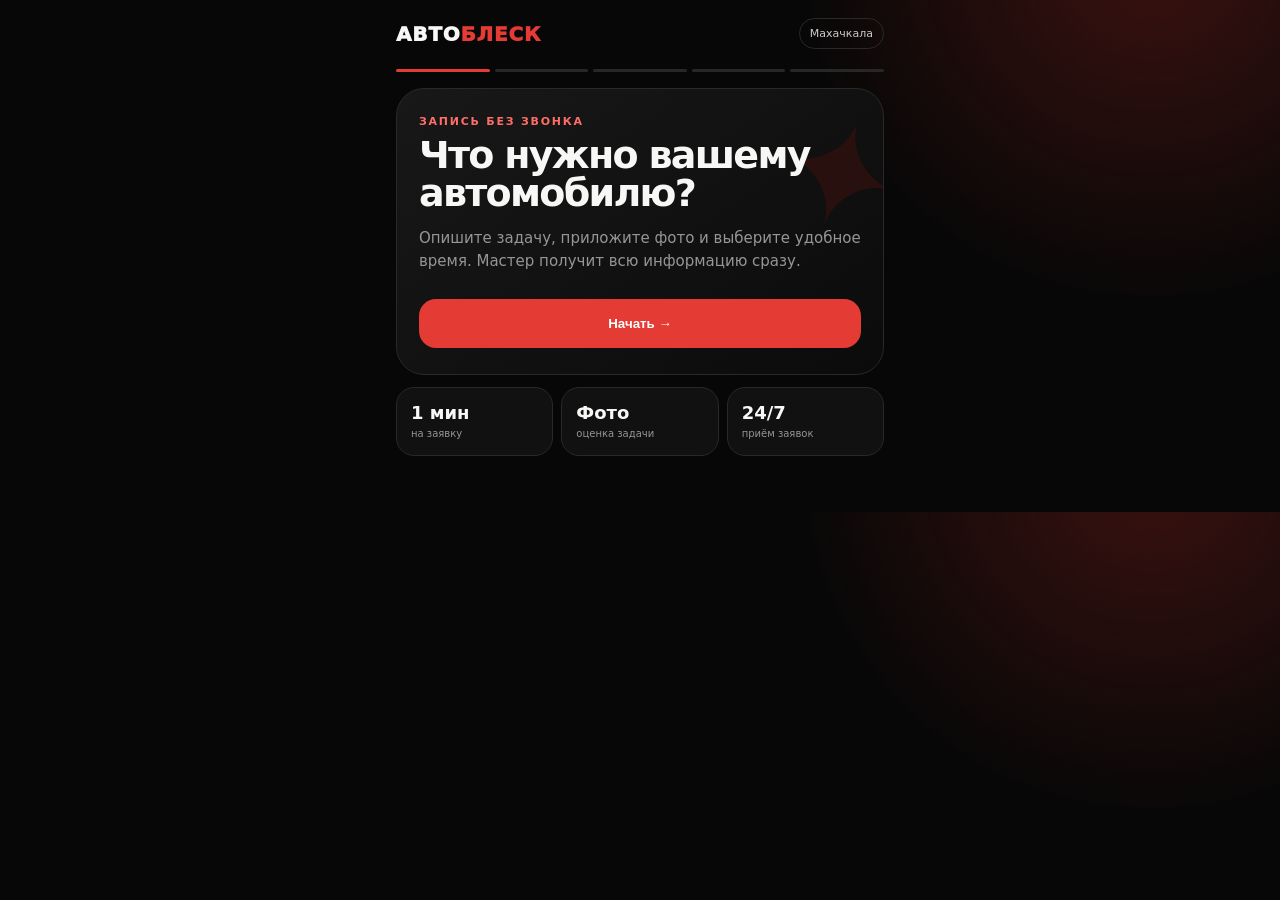
==== autoblesk/index.html @ c7f69e59 "Add AutoBlesk client intake mini app" ====
<!doctype html><html lang="ru"><head><meta charset="utf-8"><meta name="viewport" content="width=device-width,initial-scale=1,viewport-fit=cover"><meta name="theme-color" content="#070707"><title>АВТОБЛЕСК — запись</title><script src="https://telegram.org/js/telegram-web-app.js"></script><style>:root{--bg:#070707;--card:#111;--card2:#171717;--line:#292929;--txt:#f7f7f5;--muted:#969696;--accent:#e43b35;--green:#50d890}*{box-sizing:border-box}body{margin:0;background:radial-gradient(circle at 90% -10%,#3b1210 0,transparent 28%),var(--bg);color:var(--txt);font:15px system-ui,-apple-system,Segoe UI,sans-serif}.app{max-width:520px;margin:auto;padding:18px 16px 44px}.top{display:flex;justify-content:space-between;align-items:center;margin-bottom:20px}.logo{font-weight:950;letter-spacing:.04em;font-size:20px}.logo i{font-style:normal;color:var(--accent)}.badge{font-size:11px;color:#ccc;border:1px solid var(--line);padding:8px 10px;border-radius:999px}.screen{display:none}.screen.on{display:block;animation:f .18s}@keyframes f{from{opacity:.3;transform:translateY(5px)}}h1{font-size:38px;line-height:1;letter-spacing:-.045em;margin:8px 0 14px}h2{font-size:29px;letter-spacing:-.035em;margin:4px 0 18px}p{color:var(--muted);line-height:1.55}.hero{padding:26px 22px;border:1px solid var(--line);border-radius:28px;background:linear-gradient(145deg,#181818,#0b0b0b);overflow:hidden;position:relative}.hero:after{content:'✦';position:absolute;right:-20px;top:0;font-size:150px;color:#28100f;transform:rotate(18deg)}.hero>*{position:relative;z-index:1}.eyebrow{color:#ff6d67;font-weight:850;font-size:11px;letter-spacing:.16em}.btn{width:100%;border:0;border-radius:17px;padding:17px 18px;font-weight:900;background:var(--accent);color:#fff;margin-top:10px}.btn.secondary{background:#1a1a1a;border:1px solid var(--line);color:#fff}.features{display:grid;grid-template-columns:repeat(3,1fr);gap:8px;margin:12px 0}.features div,.card{background:var(--card);border:1px solid var(--line);border-radius:18px;padding:14px}.features b{display:block;font-size:18px}.features span{font-size:10px;color:var(--muted)}.back{border:1px solid var(--line);background:#141414;color:#fff;width:44px;height:44px;border-radius:14px;font-size:20px}.head{display:flex;gap:12px;align-items:center;margin:10px 0 12px}.head h2{margin:0}.grid{display:grid;grid-template-columns:1fr 1fr;gap:9px}.choice{min-height:92px;border:1px solid var(--line);background:var(--card);color:#fff;border-radius:18px;padding:15px;text-align:left}.choice b{display:block;font-size:16px}.choice small{display:block;color:var(--muted);margin-top:6px}.choice.sel{border-color:var(--accent);box-shadow:0 0 0 2px #e43b3522}.wide{grid-column:1/-1}.field{width:100%;background:#0c0c0c;color:#fff;border:1px solid var(--line);border-radius:15px;padding:15px;margin:6px 0;outline:none}.field:focus{border-color:#666}.upload{display:block;border:1px dashed #555;border-radius:18px;padding:22px;text-align:center;color:#bbb;background:#101010}.upload input{display:none}.previews{display:flex;gap:8px;overflow:auto;margin-top:10px}.previews img{width:82px;height:82px;object-fit:cover;border-radius:14px}.slots{display:grid;grid-template-columns:repeat(3,1fr);gap:8px}.slot{border:1px solid var(--line);background:#121212;color:#ddd;padding:12px 5px;border-radius:13px}.slot.sel{background:#2b1413;border-color:var(--accent);color:#fff}.summary .row{display:flex;justify-content:space-between;gap:14px;padding:12px 0;border-bottom:1px solid #242424}.summary .row:last-child{border:0}.summary span{color:var(--muted)}.ok{width:78px;height:78px;border-radius:25px;background:#10261b;color:var(--green);display:grid;place-items:center;font-size:35px;margin:45px auto 18px;border:1px solid #275b3e}.center{text-align:center}.fine{font-size:11px;color:#707070;text-align:center;margin-top:15px}.steps{display:flex;gap:5px;margin:16px 0}.steps i{height:3px;flex:1;background:#272727;border-radius:5px}.steps i.done{background:var(--accent)}</style></head><body><main class="app"><header class="top"><div class="logo">АВТО<i>БЛЕСК</i></div><div class="badge">Махачкала</div></header><div class="steps" id="steps"><i class="done"></i><i></i><i></i><i></i><i></i></div><section class="screen on" id="home"><div class="hero"><div class="eyebrow">ЗАПИСЬ БЕЗ ЗВОНКА</div><h1>Что нужно вашему автомобилю?</h1><p>Опишите задачу, приложите фото и выберите удобное время. Мастер получит всю информацию сразу.</p><button class="btn" onclick="go('car',1)">Начать →</button></div><div class="features"><div><b>1 мин</b><span>на заявку</span></div><div><b>Фото</b><span>оценка задачи</span></div><div><b>24/7</b><span>приём заявок</span></div></div></section><section class="screen" id="car"><div class="head"><button class="back" onclick="go('home',0)">←</button><h2>Ваш автомобиль</h2></div><div class="card"><input class="field" id="make" placeholder="Марка, например BMW"><input class="field" id="model" placeholder="Модель, например X5"><input class="field" id="year" inputmode="numeric" placeholder="Год выпуска"><input class="field" id="color" placeholder="Цвет автомобиля"></div><button class="btn" onclick="saveCar()">Дальше →</button></section><section class="screen" id="problem"><div class="head"><button class="back" onclick="go('car',1)">←</button><h2>Что беспокоит?</h2></div><div class="grid" id="problems"><button class="choice" data-v="Царапины / потертости">✦<b>Царапины</b><small>Потёртости, тусклый лак</small></button><button class="choice" data-v="Вмятина">◉<b>Вмятина</b><small>Без покраски / с ремонтом</small></button><button class="choice" data-v="Защита кузова">◇<b>Защита кузова</b><small>Плёнка, покрытия</small></button><button class="choice" data-v="Салон">▦<b>Салон</b><small>Химчистка, уход</small></button><button class="choice" data-v="Шумоизоляция">◫<b>Шумоизоляция</b><small>Комфорт в салоне</small></button><button class="choice" data-v="Не знаю — нужна консультация">?<b>Не знаю</b><small>Подберём решение по фото</small></button></div><textarea class="field" id="note" rows="3" placeholder="Можно описать подробнее..."></textarea><button class="btn" onclick="saveProblem()">Добавить фото →</button></section><section class="screen" id="photo"><div class="head"><button class="back" onclick="go('problem',2)">←</button><h2>Покажите проблему</h2></div><p>Фото поможет мастеру понять объём работ до разговора с вами.</p><label class="upload">📷<br><b>Добавить фото</b><br><small>до 5 изображений</small><input id="photos" type="file" accept="image/*" multiple></label><div class="previews" id="previews"></div><button class="btn" onclick="go('time',4)">Выбрать время →</button><button class="btn secondary" onclick="go('time',4)">Пропустить</button></section><section class="screen" id="time"><div class="head"><button class="back" onclick="go('photo',3)">←</button><h2>Когда удобно?</h2></div><div class="card"><input class="field" id="date" type="date"><div class="slots" id="slots"><button class="slot">10:00</button><button class="slot">12:00</button><button class="slot">14:00</button><button class="slot">16:00</button><button class="slot">18:00</button><button class="slot">19:00</button></div></div><button class="btn" onclick="go('contact',5)">Продолжить →</button></section><section class="screen" id="contact"><div class="head"><button class="back" onclick="go('time',4)">←</button><h2>Куда связаться?</h2></div><div class="card"><input class="field" id="name" placeholder="Ваше имя"><input class="field" id="phone" inputmode="tel" placeholder="Телефон"><select class="field" id="messenger"><option>WhatsApp</option><option>Telegram</option><option>Позвонить</option></select></div><div class="card summary" id="summary"></div><button class="btn" onclick="submitLead()">Отправить заявку</button><p class="fine">Отправляя заявку, вы соглашаетесь на обработку данных для связи по обращению.</p></section><section class="screen center" id="success"><div class="ok">✓</div><h2>Заявка готова</h2><p>Мастер получил структурированную информацию по автомобилю. После подключения Telegram-бота заявка будет автоматически уходить менеджеру.</p><button class="btn secondary" onclick="resetApp()">Новая заявка</button></section></main><script>const S={car:{},problem:'',note:'',time:'',photos:0};const tg=window.Telegram?.WebApp;if(tg){tg.ready();tg.expand();}function go(id,n){document.querySelectorAll('.screen').forEach(x=>x.classList.remove('on'));document.getElementById(id).classList.add('on');document.querySelectorAll('#steps i').forEach((x,i)=>x.classList.toggle('done',i<=Math.min(n,4)));window.scrollTo(0,0);if(id==='contact')renderSummary()}function saveCar(){S.car={make:make.value.trim(),model:model.value.trim(),year:year.value.trim(),color:color.value.trim()};if(!S.car.make||!S.car.model){alert('Укажите марку и модель');return}go('problem',2)}document.querySelectorAll('#problems .choice').forEach(b=>b.onclick=()=>{document.querySelectorAll('#problems .choice').forEach(x=>x.classList.remove('sel'));b.classList.add('sel');S.problem=b.dataset.v});function saveProblem(){if(!S.problem){alert('Выберите, что нужно сделать');return}S.note=note.value.trim();go('photo',3)}photos.onchange=e=>{previews.innerHTML='';[...e.target.files].slice(0,5).forEach(f=>{const im=document.createElement('img');im.src=URL.createObjectURL(f);previews.appendChild(im)});S.photos=Math.min(e.target.files.length,5)};document.querySelectorAll('.slot').forEach(b=>b.onclick=()=>{document.querySelectorAll('.slot').forEach(x=>x.classList.remove('sel'));b.classList.add('sel');S.time=b.textContent});function renderSummary(){summary.innerHTML=`<div class="row"><span>Авто</span><b>${S.car.make} ${S.car.model}${S.car.year?' · '+S.car.year:''}</b></div><div class="row"><span>Задача</span><b>${S.problem}</b></div><div class="row"><span>Фото</span><b>${S.photos||'нет'}</b></div><div class="row"><span>Время</span><b>${date.value||'уточнить'} ${S.time}</b></div>`}function submitLead(){if(!name.value.trim()||!phone.value.trim()){alert('Укажите имя и телефон');return}const lead={...S,date:date.value,name:name.value.trim(),phone:phone.value.trim(),messenger:messenger.value,createdAt:new Date().toISOString()};localStorage.setItem('autoblesk_last_lead',JSON.stringify(lead));if(tg?.initData){try{tg.sendData(JSON.stringify(lead))}catch(e){}}go('success',5)}function resetApp(){location.reload()}date.min=new Date().toISOString().slice(0,10);</script></body></html>
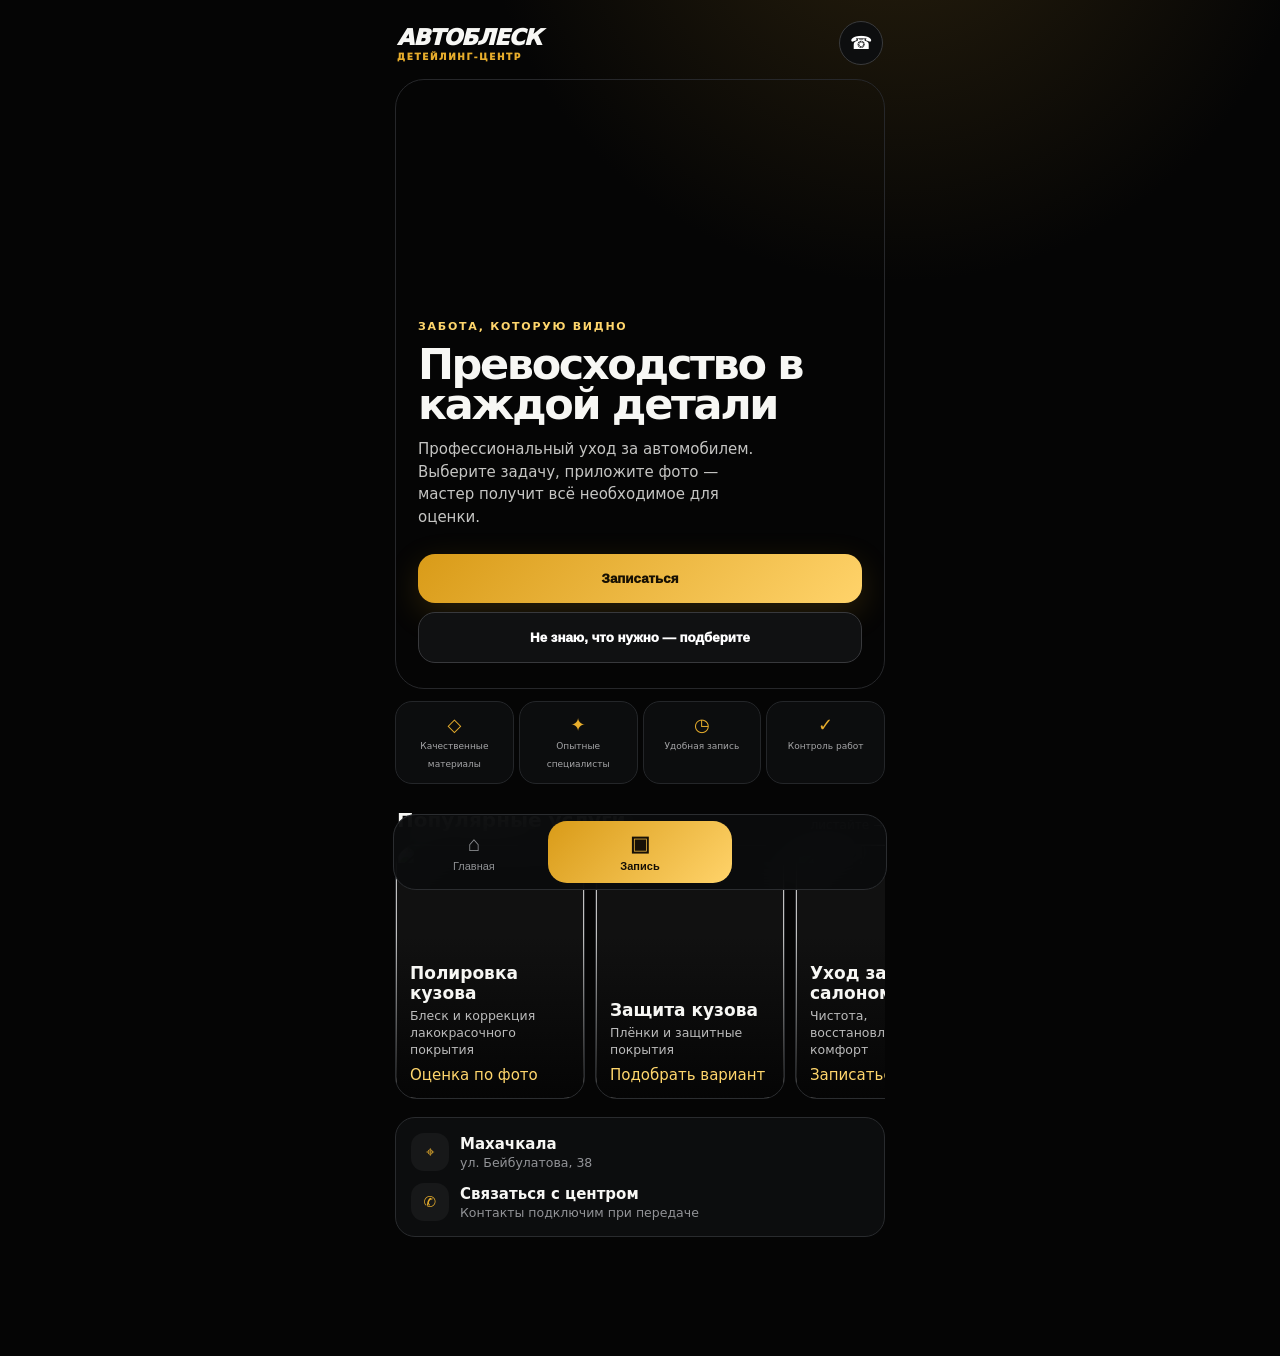
==== commit cb95da21: "Redesign Autoblesk mini app with premium automotive UI" ====
--- a/autoblesk/index.html
+++ b/autoblesk/index.html
@@ -1 +1 @@
-<!doctype html><html lang="ru"><head><meta charset="utf-8"><meta name="viewport" content="width=device-width,initial-scale=1,viewport-fit=cover"><meta name="theme-color" content="#070707"><title>АВТОБЛЕСК — запись</title><script src="https://telegram.org/js/telegram-web-app.js"></script><style>:root{--bg:#070707;--card:#111;--card2:#171717;--line:#292929;--txt:#f7f7f5;--muted:#969696;--accent:#e43b35;--green:#50d890}*{box-sizing:border-box}body{margin:0;background:radial-gradient(circle at 90% -10%,#3b1210 0,transparent 28%),var(--bg);color:var(--txt);font:15px system-ui,-apple-system,Segoe UI,sans-serif}.app{max-width:520px;margin:auto;padding:18px 16px 44px}.top{display:flex;justify-content:space-between;align-items:center;margin-bottom:20px}.logo{font-weight:950;letter-spacing:.04em;font-size:20px}.logo i{font-style:normal;color:var(--accent)}.badge{font-size:11px;color:#ccc;border:1px solid var(--line);padding:8px 10px;border-radius:999px}.screen{display:none}.screen.on{display:block;animation:f .18s}@keyframes f{from{opacity:.3;transform:translateY(5px)}}h1{font-size:38px;line-height:1;letter-spacing:-.045em;margin:8px 0 14px}h2{font-size:29px;letter-spacing:-.035em;margin:4px 0 18px}p{color:var(--muted);line-height:1.55}.hero{padding:26px 22px;border:1px solid var(--line);border-radius:28px;background:linear-gradient(145deg,#181818,#0b0b0b);overflow:hidden;position:relative}.hero:after{content:'✦';position:absolute;right:-20px;top:0;font-size:150px;color:#28100f;transform:rotate(18deg)}.hero>*{position:relative;z-index:1}.eyebrow{color:#ff6d67;font-weight:850;font-size:11px;letter-spacing:.16em}.btn{width:100%;border:0;border-radius:17px;padding:17px 18px;font-weight:900;background:var(--accent);color:#fff;margin-top:10px}.btn.secondary{background:#1a1a1a;border:1px solid var(--line);color:#fff}.features{display:grid;grid-template-columns:repeat(3,1fr);gap:8px;margin:12px 0}.features div,.card{background:var(--card);border:1px solid var(--line);border-radius:18px;padding:14px}.features b{display:block;font-size:18px}.features span{font-size:10px;color:var(--muted)}.back{border:1px solid var(--line);background:#141414;color:#fff;width:44px;height:44px;border-radius:14px;font-size:20px}.head{display:flex;gap:12px;align-items:center;margin:10px 0 12px}.head h2{margin:0}.grid{display:grid;grid-template-columns:1fr 1fr;gap:9px}.choice{min-height:92px;border:1px solid var(--line);background:var(--card);color:#fff;border-radius:18px;padding:15px;text-align:left}.choice b{display:block;font-size:16px}.choice small{display:block;color:var(--muted);margin-top:6px}.choice.sel{border-color:var(--accent);box-shadow:0 0 0 2px #e43b3522}.wide{grid-column:1/-1}.field{width:100%;background:#0c0c0c;color:#fff;border:1px solid var(--line);border-radius:15px;padding:15px;margin:6px 0;outline:none}.field:focus{border-color:#666}.upload{display:block;border:1px dashed #555;border-radius:18px;padding:22px;text-align:center;color:#bbb;background:#101010}.upload input{display:none}.previews{display:flex;gap:8px;overflow:auto;margin-top:10px}.previews img{width:82px;height:82px;object-fit:cover;border-radius:14px}.slots{display:grid;grid-template-columns:repeat(3,1fr);gap:8px}.slot{border:1px solid var(--line);background:#121212;color:#ddd;padding:12px 5px;border-radius:13px}.slot.sel{background:#2b1413;border-color:var(--accent);color:#fff}.summary .row{display:flex;justify-content:space-between;gap:14px;padding:12px 0;border-bottom:1px solid #242424}.summary .row:last-child{border:0}.summary span{color:var(--muted)}.ok{width:78px;height:78px;border-radius:25px;background:#10261b;color:var(--green);display:grid;place-items:center;font-size:35px;margin:45px auto 18px;border:1px solid #275b3e}.center{text-align:center}.fine{font-size:11px;color:#707070;text-align:center;margin-top:15px}.steps{display:flex;gap:5px;margin:16px 0}.steps i{height:3px;flex:1;background:#272727;border-radius:5px}.steps i.done{background:var(--accent)}</style></head><body><main class="app"><header class="top"><div class="logo">АВТО<i>БЛЕСК</i></div><div class="badge">Махачкала</div></header><div class="steps" id="steps"><i class="done"></i><i></i><i></i><i></i><i></i></div><section class="screen on" id="home"><div class="hero"><div class="eyebrow">ЗАПИСЬ БЕЗ ЗВОНКА</div><h1>Что нужно вашему автомобилю?</h1><p>Опишите задачу, приложите фото и выберите удобное время. Мастер получит всю информацию сразу.</p><button class="btn" onclick="go('car',1)">Начать →</button></div><div class="features"><div><b>1 мин</b><span>на заявку</span></div><div><b>Фото</b><span>оценка задачи</span></div><div><b>24/7</b><span>приём заявок</span></div></div></section><section class="screen" id="car"><div class="head"><button class="back" onclick="go('home',0)">←</button><h2>Ваш автомобиль</h2></div><div class="card"><input class="field" id="make" placeholder="Марка, например BMW"><input class="field" id="model" placeholder="Модель, например X5"><input class="field" id="year" inputmode="numeric" placeholder="Год выпуска"><input class="field" id="color" placeholder="Цвет автомобиля"></div><button class="btn" onclick="saveCar()">Дальше →</button></section><section class="screen" id="problem"><div class="head"><button class="back" onclick="go('car',1)">←</button><h2>Что беспокоит?</h2></div><div class="grid" id="problems"><button class="choice" data-v="Царапины / потертости">✦<b>Царапины</b><small>Потёртости, тусклый лак</small></button><button class="choice" data-v="Вмятина">◉<b>Вмятина</b><small>Без покраски / с ремонтом</small></button><button class="choice" data-v="Защита кузова">◇<b>Защита кузова</b><small>Плёнка, покрытия</small></button><button class="choice" data-v="Салон">▦<b>Салон</b><small>Химчистка, уход</small></button><button class="choice" data-v="Шумоизоляция">◫<b>Шумоизоляция</b><small>Комфорт в салоне</small></button><button class="choice" data-v="Не знаю — нужна консультация">?<b>Не знаю</b><small>Подберём решение по фото</small></button></div><textarea class="field" id="note" rows="3" placeholder="Можно описать подробнее..."></textarea><button class="btn" onclick="saveProblem()">Добавить фото →</button></section><section class="screen" id="photo"><div class="head"><button class="back" onclick="go('problem',2)">←</button><h2>Покажите проблему</h2></div><p>Фото поможет мастеру понять объём работ до разговора с вами.</p><label class="upload">📷<br><b>Добавить фото</b><br><small>до 5 изображений</small><input id="photos" type="file" accept="image/*" multiple></label><div class="previews" id="previews"></div><button class="btn" onclick="go('time',4)">Выбрать время →</button><button class="btn secondary" onclick="go('time',4)">Пропустить</button></section><section class="screen" id="time"><div class="head"><button class="back" onclick="go('photo',3)">←</button><h2>Когда удобно?</h2></div><div class="card"><input class="field" id="date" type="date"><div class="slots" id="slots"><button class="slot">10:00</button><button class="slot">12:00</button><button class="slot">14:00</button><button class="slot">16:00</button><button class="slot">18:00</button><button class="slot">19:00</button></div></div><button class="btn" onclick="go('contact',5)">Продолжить →</button></section><section class="screen" id="contact"><div class="head"><button class="back" onclick="go('time',4)">←</button><h2>Куда связаться?</h2></div><div class="card"><input class="field" id="name" placeholder="Ваше имя"><input class="field" id="phone" inputmode="tel" placeholder="Телефон"><select class="field" id="messenger"><option>WhatsApp</option><option>Telegram</option><option>Позвонить</option></select></div><div class="card summary" id="summary"></div><button class="btn" onclick="submitLead()">Отправить заявку</button><p class="fine">Отправляя заявку, вы соглашаетесь на обработку данных для связи по обращению.</p></section><section class="screen center" id="success"><div class="ok">✓</div><h2>Заявка готова</h2><p>Мастер получил структурированную информацию по автомобилю. После подключения Telegram-бота заявка будет автоматически уходить менеджеру.</p><button class="btn secondary" onclick="resetApp()">Новая заявка</button></section></main><script>const S={car:{},problem:'',note:'',time:'',photos:0};const tg=window.Telegram?.WebApp;if(tg){tg.ready();tg.expand();}function go(id,n){document.querySelectorAll('.screen').forEach(x=>x.classList.remove('on'));document.getElementById(id).classList.add('on');document.querySelectorAll('#steps i').forEach((x,i)=>x.classList.toggle('done',i<=Math.min(n,4)));window.scrollTo(0,0);if(id==='contact')renderSummary()}function saveCar(){S.car={make:make.value.trim(),model:model.value.trim(),year:year.value.trim(),color:color.value.trim()};if(!S.car.make||!S.car.model){alert('Укажите марку и модель');return}go('problem',2)}document.querySelectorAll('#problems .choice').forEach(b=>b.onclick=()=>{document.querySelectorAll('#problems .choice').forEach(x=>x.classList.remove('sel'));b.classList.add('sel');S.problem=b.dataset.v});function saveProblem(){if(!S.problem){alert('Выберите, что нужно сделать');return}S.note=note.value.trim();go('photo',3)}photos.onchange=e=>{previews.innerHTML='';[...e.target.files].slice(0,5).forEach(f=>{const im=document.createElement('img');im.src=URL.createObjectURL(f);previews.appendChild(im)});S.photos=Math.min(e.target.files.length,5)};document.querySelectorAll('.slot').forEach(b=>b.onclick=()=>{document.querySelectorAll('.slot').forEach(x=>x.classList.remove('sel'));b.classList.add('sel');S.time=b.textContent});function renderSummary(){summary.innerHTML=`<div class="row"><span>Авто</span><b>${S.car.make} ${S.car.model}${S.car.year?' · '+S.car.year:''}</b></div><div class="row"><span>Задача</span><b>${S.problem}</b></div><div class="row"><span>Фото</span><b>${S.photos||'нет'}</b></div><div class="row"><span>Время</span><b>${date.value||'уточнить'} ${S.time}</b></div>`}function submitLead(){if(!name.value.trim()||!phone.value.trim()){alert('Укажите имя и телефон');return}const lead={...S,date:date.value,name:name.value.trim(),phone:phone.value.trim(),messenger:messenger.value,createdAt:new Date().toISOString()};localStorage.setItem('autoblesk_last_lead',JSON.stringify(lead));if(tg?.initData){try{tg.sendData(JSON.stringify(lead))}catch(e){}}go('success',5)}function resetApp(){location.reload()}date.min=new Date().toISOString().slice(0,10);</script></body></html>+<!doctype html><html lang="ru"><head><meta charset="utf-8"><meta name="viewport" content="width=device-width,initial-scale=1,viewport-fit=cover"><meta name="theme-color" content="#050505"><title>АВТОБЛЕСК — детейлинг</title><script src="https://telegram.org/js/telegram-web-app.js"></script><style>:root{--bg:#050505;--card:#101112;--line:#292b2e;--txt:#f7f7f4;--muted:#9a9b9e;--gold:#e7ad2c;--gold2:#ffd66c;--ok:#66d98c}*{box-sizing:border-box}html{background:#050505}body{margin:0;color:var(--txt);font:15px system-ui,-apple-system,Segoe UI,sans-serif;background:radial-gradient(circle at 70% -10%,#29200d 0,transparent 24%),#050505;min-height:100vh}.app{max-width:520px;margin:auto;padding:14px 15px 105px}.top{display:flex;align-items:center;justify-content:space-between;padding:7px 2px 14px}.logo{font-weight:1000;font-style:italic;font-size:22px;letter-spacing:-.04em}.logo small{display:block;color:var(--gold);font-size:9px;font-style:normal;letter-spacing:.18em;margin-top:2px}.round{width:44px;height:44px;border-radius:50%;border:1px solid #393a3c;background:#0d0e0f;color:white;font-size:18px}.screen{display:none}.screen.on{display:block;animation:in .2s ease}@keyframes in{from{opacity:.25;transform:translateY(7px)}}.hero{height:610px;border-radius:29px;overflow:hidden;position:relative;border:1px solid #26272a;background:linear-gradient(180deg,transparent 30%,#050505 93%),url('https://images.unsplash.com/photo-1618843479313-40f8afb4b4d8?auto=format&fit=crop&w=1200&q=88') center/cover}.hero-copy{position:absolute;left:22px;right:22px;bottom:25px}.eyebrow{color:var(--gold2);font-weight:800;font-size:11px;letter-spacing:.16em}.hero h1{font-size:43px;line-height:.93;letter-spacing:-.055em;margin:11px 0 14px;max-width:420px}.hero p{max-width:360px;color:#c5c5c3;line-height:1.5;margin:0 0 17px}.btn{width:100%;border:0;border-radius:17px;padding:17px 18px;font-weight:950;background:linear-gradient(135deg,#d99b18,#ffd36a);color:#171003;box-shadow:0 10px 32px #dba51d2c;margin-top:9px}.btn.dark{background:#101112;color:white;border:1px solid #38393c;box-shadow:none}.trust{display:grid;grid-template-columns:repeat(4,1fr);gap:5px;margin:12px 0}.trust div{min-height:76px;border:1px solid #242629;background:#0c0d0e;border-radius:17px;padding:12px 7px;text-align:center}.trust b{display:block;color:var(--gold);font-size:18px}.trust span{font-size:9px;color:#a5a5a7;line-height:1.25}.section-title{display:flex;justify-content:space-between;align-items:end;margin:24px 2px 12px}.section-title h3{font-size:20px;margin:0}.section-title span{color:#8f9093;font-size:12px}.services{display:flex;gap:10px;overflow:auto;padding-bottom:4px;scrollbar-width:none}.service{min-width:190px;height:255px;border-radius:22px;overflow:hidden;position:relative;border:1px solid #2b2d30;background:#111}.service img{width:100%;height:100%;object-fit:cover}.service:after{content:'';position:absolute;inset:35% 0 0;background:linear-gradient(transparent,#050505)}.service div{position:absolute;z-index:2;left:14px;right:14px;bottom:14px}.service b{font-size:17px}.service small{display:block;color:#bbb;margin-top:5px;line-height:1.35}.service em{display:block;color:var(--gold2);font-style:normal;margin-top:7px}.contact-strip{margin:14px 0;border:1px solid #292b2e;border-radius:20px;background:#0c0d0e;padding:15px;display:grid;gap:12px}.contact-strip div{display:flex;gap:11px;align-items:center}.contact-strip i{width:38px;height:38px;border-radius:13px;background:#171819;display:grid;place-items:center;color:var(--gold);font-style:normal}.contact-strip small{display:block;color:#929397;margin-top:2px}.head{display:flex;gap:12px;align-items:center;margin:10px 0 17px}.back{width:44px;height:44px;border-radius:15px;border:1px solid #303236;background:#0e0f10;color:white;font-size:20px}.head h2{font-size:30px;margin:0;letter-spacing:-.04em}.card{border:1px solid #292b2e;background:linear-gradient(145deg,#111214,#0b0c0d);border-radius:22px;padding:16px;margin-bottom:11px}.field{width:100%;background:#080909;color:white;border:1px solid #303236;border-radius:15px;padding:15px;margin:5px 0;outline:0}.field:focus{border-color:#a98026}.grid{display:grid;grid-template-columns:1fr 1fr;gap:9px}.choice{min-height:112px;text-align:left;color:white;border:1px solid #292b2e;background:#0e0f10;border-radius:20px;padding:16px}.choice strong{display:block;color:var(--gold);font-size:21px;margin-bottom:12px}.choice b{display:block;font-size:16px}.choice small{display:block;color:#8f9093;margin-top:5px;line-height:1.3}.choice.sel{border-color:#d8a62d;box-shadow:0 0 0 2px #d8a62d20;background:#17140d}.upload{height:270px;border:1px dashed #555;border-radius:23px;display:grid;place-items:center;text-align:center;background:linear-gradient(180deg,#111214,#090a0b);color:#aaa}.upload b{color:white;font-size:18px}.upload input{display:none}.previews{display:flex;gap:8px;overflow:auto;margin:10px 0}.previews img{width:88px;height:88px;object-fit:cover;border-radius:15px}.slots{display:grid;grid-template-columns:repeat(3,1fr);gap:8px}.slot{padding:14px 4px;border:1px solid #303236;border-radius:14px;background:#0b0c0d;color:#ddd}.slot.sel{background:var(--gold);color:#161007;border-color:var(--gold)}.summary .row{display:flex;justify-content:space-between;gap:12px;padding:12px 0;border-bottom:1px solid #26272a}.summary .row:last-child{border:0}.summary span{color:#929397}.steps{display:flex;gap:5px;margin:2px 3px 17px}.steps i{height:3px;flex:1;border-radius:5px;background:#252629}.steps i.done{background:var(--gold)}.ok{width:82px;height:82px;margin:55px auto 18px;border-radius:27px;background:#132319;border:1px solid #315a3d;color:var(--ok);display:grid;place-items:center;font-size:38px}.center{text-align:center}.fine{font-size:10px;color:#6f7073;text-align:center}.nav{position:fixed;z-index:20;left:50%;transform:translateX(-50%);bottom:10px;width:min(calc(100% - 26px),494px);height:76px;border:1px solid #2b2d30;border-radius:23px;background:#0b0c0df2;backdrop-filter:blur(18px);display:grid;grid-template-columns:1fr 1.25fr 1fr;align-items:center;padding:6px}.nav button{border:0;background:none;color:#8e9093;font-size:11px}.nav button span{display:block;font-size:21px;margin-bottom:4px}.nav .book{height:62px;border-radius:19px;background:linear-gradient(135deg,#d99b18,#ffd36a);color:#161007;font-weight:900}.hidden{display:none!important}@media(max-width:390px){.hero{height:560px}.hero h1{font-size:38px}.trust{grid-template-columns:1fr 1fr}}</style></head><body><main class="app"><header class="top"><div class="logo">АВТОБЛЕСК<small>ДЕТЕЙЛИНГ-ЦЕНТР</small></div><button class="round" onclick="location.href='tel:+70000000000'">☎</button></header><div class="steps hidden" id="steps"><i class="done"></i><i></i><i></i><i></i><i></i></div><section class="screen on" id="home"><div class="hero"><div class="hero-copy"><div class="eyebrow">ЗАБОТА, КОТОРУЮ ВИДНО</div><h1>Превосходство в каждой детали</h1><p>Профессиональный уход за автомобилем. Выберите задачу, приложите фото — мастер получит всё необходимое для оценки.</p><button class="btn" onclick="go('car',1)">Записаться</button><button class="btn dark" onclick="go('car',1)">Не знаю, что нужно — подберите</button></div></div><div class="trust"><div><b>◇</b><span>Качественные материалы</span></div><div><b>✦</b><span>Опытные специалисты</span></div><div><b>◷</b><span>Удобная запись</span></div><div><b>✓</b><span>Контроль работ</span></div></div><div class="section-title"><h3>Популярные услуги</h3><span>листайте →</span></div><div class="services"><article class="service"><img src="https://images.unsplash.com/photo-1607860108855-64acf2078ed9?auto=format&fit=crop&w=600&q=80"><div><b>Полировка кузова</b><small>Блеск и коррекция лакокрасочного покрытия</small><em>Оценка по фото</em></div></article><article class="service"><img src="https://images.unsplash.com/photo-1551830820-330a71b99659?auto=format&fit=crop&w=600&q=80"><div><b>Защита кузова</b><small>Плёнки и защитные покрытия</small><em>Подобрать вариант</em></div></article><article class="service"><img src="https://images.unsplash.com/photo-1619767886558-efdc259cde1a?auto=format&fit=crop&w=600&q=80"><div><b>Уход за салоном</b><small>Чистота, восстановление и комфорт</small><em>Записаться</em></div></article></div><div class="contact-strip"><div><i>⌖</i><span><b>Махачкала</b><small>ул. Бейбулатова, 38</small></span></div><div><i>✆</i><span><b>Связаться с центром</b><small>Контакты подключим при передаче</small></span></div></div></section><section class="screen" id="car"><div class="head"><button class="back" onclick="go('home',0)">←</button><h2>Ваш автомобиль</h2></div><div class="card"><input class="field" id="make" placeholder="Марка — BMW"><input class="field" id="model" placeholder="Модель — X5"><input class="field" id="year" inputmode="numeric" placeholder="Год выпуска"><input class="field" id="color" placeholder="Цвет"></div><button class="btn" onclick="saveCar()">Продолжить →</button></section><section class="screen" id="problem"><div class="head"><button class="back" onclick="go('car',1)">←</button><h2>Что нужно улучшить?</h2></div><div class="grid" id="problems"><button class="choice" data-v="Царапины / потертости"><strong>✦</strong><b>Царапины</b><small>Потёртости, тусклый лак</small></button><button class="choice" data-v="Вмятина"><strong>◉</strong><b>Вмятина</b><small>Оценим вариант ремонта</small></button><button class="choice" data-v="Защита кузова"><strong>◇</strong><b>Защита</b><small>Плёнка или покрытие</small></button><button class="choice" data-v="Салон"><strong>▦</strong><b>Салон</b><small>Чистка и уход</small></button><button class="choice" data-v="Шумоизоляция"><strong>◫</strong><b>Шумоизоляция</b><small>Больше комфорта</small></button><button class="choice" data-v="Не знаю — нужна консультация"><strong>?</strong><b>Не знаю</b><small>Мастер поможет по фото</small></button></div><textarea class="field" id="note" rows="3" placeholder="Расскажите подробнее, если хотите..."></textarea><button class="btn" onclick="saveProblem()">Добавить фото →</button></section><section class="screen" id="photo"><div class="head"><button class="back" onclick="go('problem',2)">←</button><h2>Покажите автомобиль</h2></div><label class="upload"><span>📷<br><br><b>Добавить фотографии</b><br><small>До 5 фото — так мастер быстрее поймёт задачу</small></span><input id="photos" type="file" accept="image/*" multiple></label><div class="previews" id="previews"></div><button class="btn" onclick="go('time',4)">Выбрать время →</button><button class="btn dark" onclick="go('time',4)">Продолжить без фото</button></section><section class="screen" id="time"><div class="head"><button class="back" onclick="go('photo',3)">←</button><h2>Когда удобно?</h2></div><div class="card"><input class="field" id="date" type="date"><div class="slots"><button class="slot">10:00</button><button class="slot">12:00</button><button class="slot">14:00</button><button class="slot">16:00</button><button class="slot">18:00</button><button class="slot">19:00</button></div></div><button class="btn" onclick="go('contact',5)">Продолжить →</button></section><section class="screen" id="contact"><div class="head"><button class="back" onclick="go('time',4)">←</button><h2>Последний шаг</h2></div><div class="card"><input class="field" id="name" placeholder="Ваше имя"><input class="field" id="phone" inputmode="tel" placeholder="Телефон"><select class="field" id="messenger"><option>WhatsApp</option><option>Telegram</option><option>Позвонить</option></select></div><div class="card summary" id="summary"></div><button class="btn" onclick="submitLead()">Отправить заявку</button><p class="fine">Контакты используются только для связи по этой заявке.</p></section><section class="screen center" id="success"><div class="ok">✓</div><h2>Готово</h2><p>Заявка сформирована. После подключения рабочего Telegram-бота она будет автоматически поступать менеджеру.</p><button class="btn dark" onclick="resetApp()">Новая заявка</button></section></main><nav class="nav" id="nav"><button onclick="go('home',0)"><span>⌂</span>Главная</button><button class="book" onclick="go('car',1)"><span>▣</span>Запись</button><button onclick="go('home',0);setTimeout(()=>document
